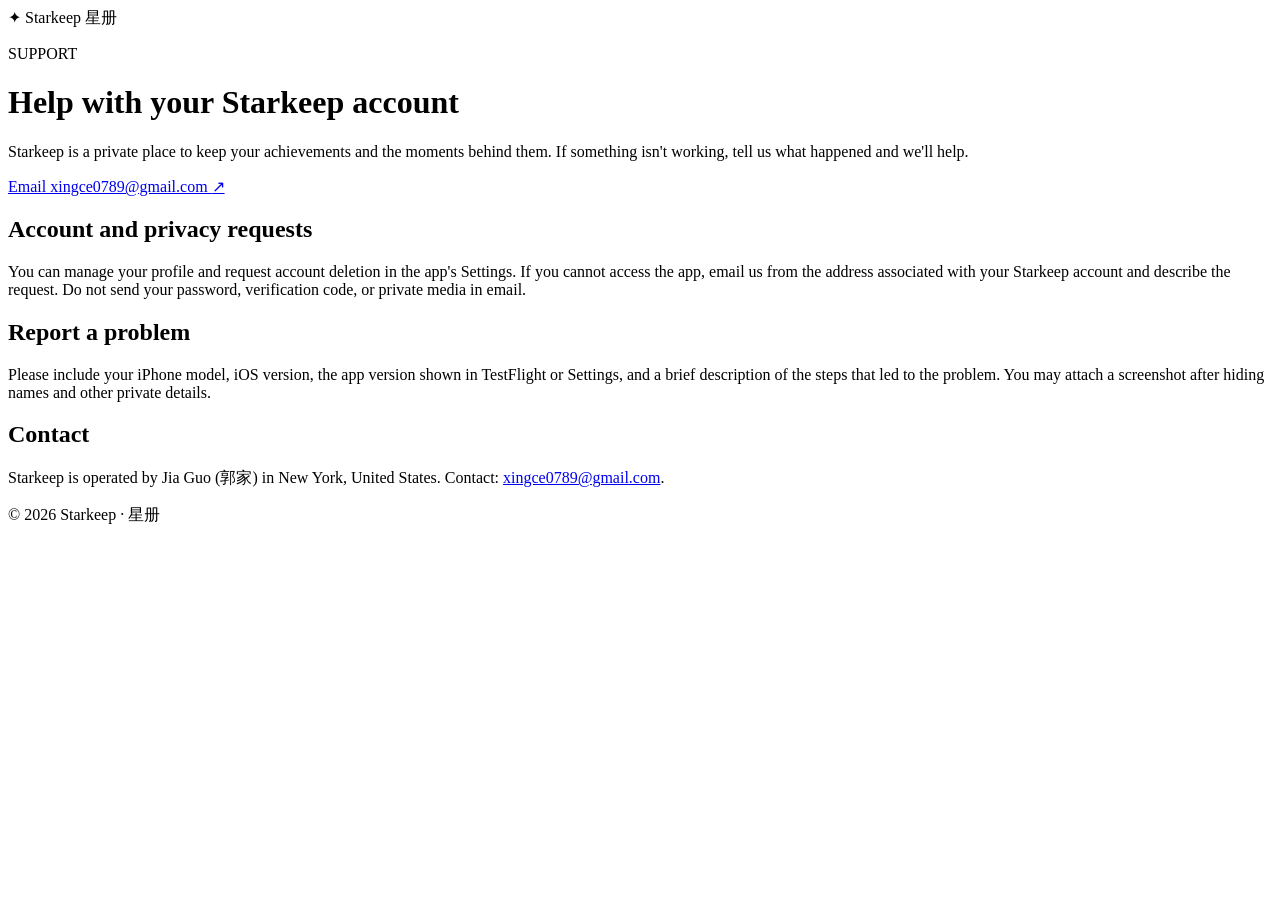
==== index.html @ 2126ced1 "Publish Starkeep App support index.html" ====
<!doctype html>
<html lang="en">
<head>
  <meta charset="utf-8">
  <meta name="viewport" content="width=device-width, initial-scale=1">
  <meta name="description" content="Support for Starkeep, a private life achievement journal.">
  <title>Support — Starkeep</title>
  <link rel="stylesheet" href="style.css">
</head>
<body>
  <header class="wrap"><div class="brand">✦ Starkeep <span>星册</span></div></header>
  <main class="wrap">
    <p class="eyebrow">SUPPORT</p>
    <h1>Help with your Starkeep account</h1>
    <p class="lead">Starkeep is a private place to keep your achievements and the moments behind them. If something isn't working, tell us what happened and we'll help.</p>
    <a class="contact" href="mailto:xingce0789@gmail.com?subject=Starkeep%20support">Email xingce0789@gmail.com <span aria-hidden="true">↗</span></a>
    <section aria-labelledby="requests">
      <h2 id="requests">Account and privacy requests</h2>
      <p>You can manage your profile and request account deletion in the app's Settings. If you cannot access the app, email us from the address associated with your Starkeep account and describe the request. Do not send your password, verification code, or private media in email.</p>
    </section>
    <section aria-labelledby="report">
      <h2 id="report">Report a problem</h2>
      <p>Please include your iPhone model, iOS version, the app version shown in TestFlight or Settings, and a brief description of the steps that led to the problem. You may attach a screenshot after hiding names and other private details.</p>
    </section>
    <section aria-labelledby="operator">
      <h2 id="operator">Contact</h2>
      <p>Starkeep is operated by Jia Guo (郭家) in New York, United States. Contact: <a href="mailto:xingce0789@gmail.com">xingce0789@gmail.com</a>.</p>
    </section>
  </main>
  <footer class="wrap">© 2026 Starkeep · 星册</footer>
</body>
</html>
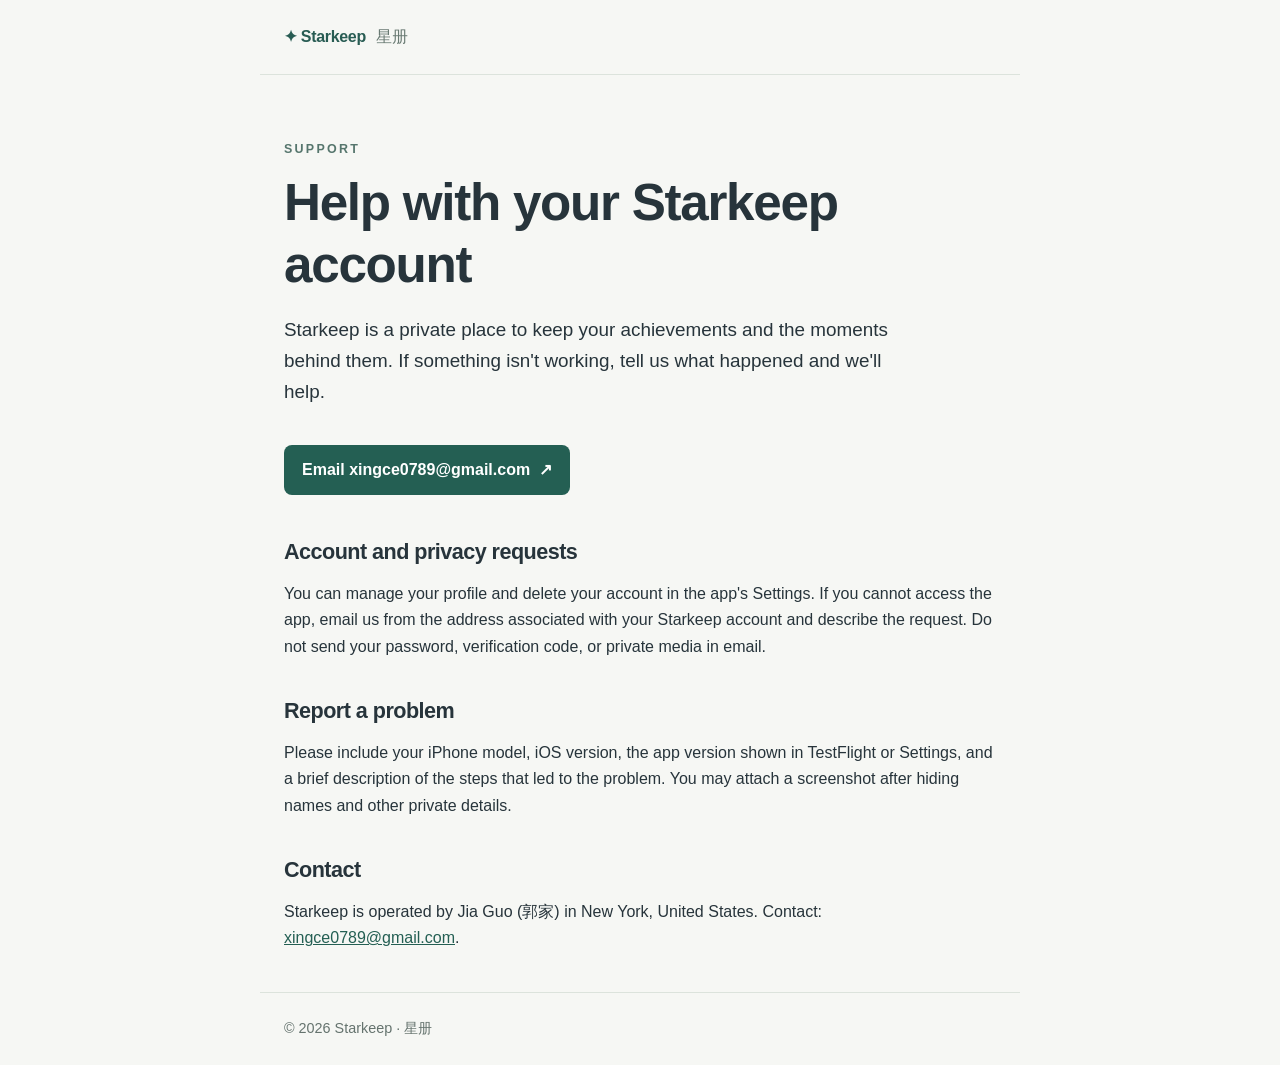
==== commit eec4ff47: "Clarify in-app account deletion wording" ====
--- a/index.html
+++ b/index.html
@@ -16,7 +16,7 @@
     <a class="contact" href="mailto:xingce0789@gmail.com?subject=Starkeep%20support">Email xingce0789@gmail.com <span aria-hidden="true">↗</span></a>
     <section aria-labelledby="requests">
       <h2 id="requests">Account and privacy requests</h2>
-      <p>You can manage your profile and request account deletion in the app's Settings. If you cannot access the app, email us from the address associated with your Starkeep account and describe the request. Do not send your password, verification code, or private media in email.</p>
+      <p>You can manage your profile and delete your account in the app's Settings. If you cannot access the app, email us from the address associated with your Starkeep account and describe the request. Do not send your password, verification code, or private media in email.</p>
     </section>
     <section aria-labelledby="report">
       <h2 id="report">Report a problem</h2>
--- a/style.css
+++ b/style.css
@@ -0,0 +1,17 @@
+:root { color-scheme: light; font-family: -apple-system, BlinkMacSystemFont, "Segoe UI", sans-serif; color: #27343b; background: #f6f7f4; }
+* { box-sizing: border-box; }
+body { margin: 0; line-height: 1.65; }
+.wrap { max-width: 760px; margin: 0 auto; padding: 24px; }
+header { border-bottom: 1px solid #dce3dc; }
+.brand { font-weight: 700; color: #285c53; letter-spacing: -.02em; }
+.brand span { color: #697a73; font-weight: 500; margin-left: .4rem; }
+.eyebrow { margin-top: 40px; font-size: .78rem; font-weight: 700; letter-spacing: .18em; color: #56766d; }
+h1, h2 { line-height: 1.2; letter-spacing: -.025em; }
+h1 { font-size: clamp(2rem, 6vw, 3.2rem); margin: 8px 0 18px; }
+h2 { font-size: 1.35rem; margin: 38px 0 10px; }
+.lead { font-size: 1.18rem; max-width: 60ch; }
+a { color: #245f53; }
+.contact { display: inline-block; margin: 18px 0 6px; padding: 12px 18px; border-radius: 8px; background: #245f53; color: white; text-decoration: none; font-weight: 650; }
+.contact:hover, .contact:focus-visible { background: #18483f; }
+.contact span { margin-left: .3rem; }
+footer { margin-top: 48px; border-top: 1px solid #dce3dc; color: #65736e; font-size: .9rem; }
